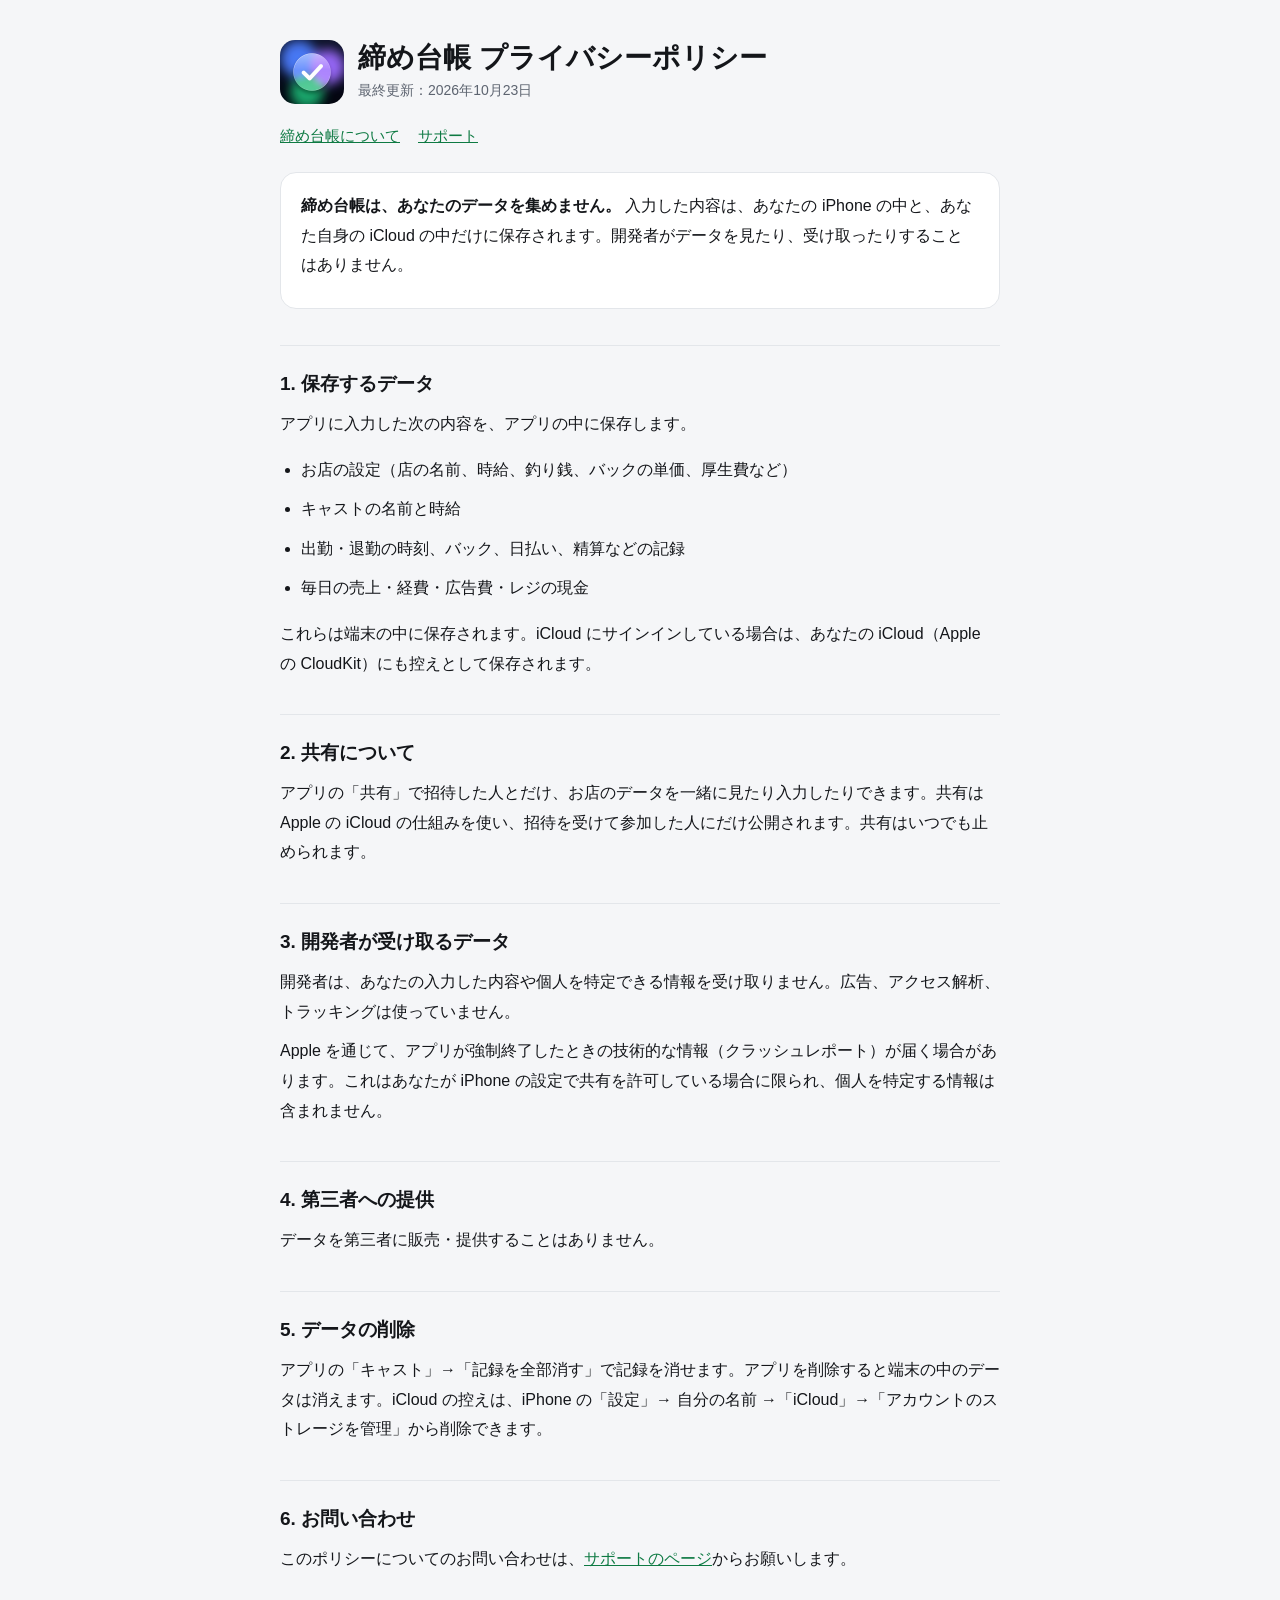
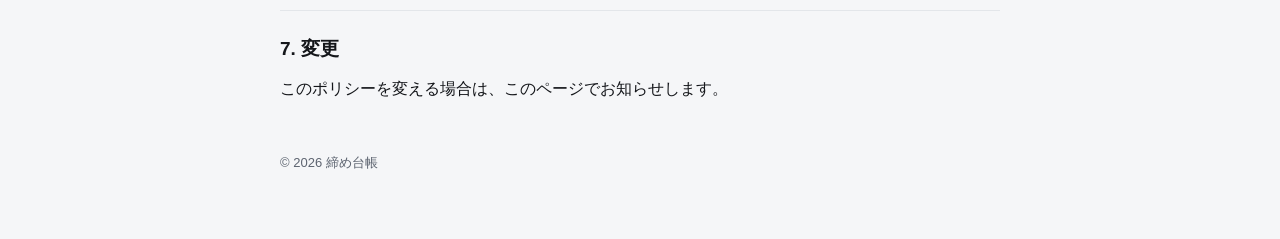
==== privacy.html @ 0127239b "締め台帳 iPhone アプリのサイト（プライバシーポリシー・サポート） Co-Authored-By: Claude Opus 5.5 <noreply@anthropic.com>" ====
<!doctype html>
<html lang="ja">
<head>
<meta charset="utf-8">
<meta name="viewport" content="width=device-width,initial-scale=1">
<title>締め台帳 プライバシーポリシー</title>
<link rel="stylesheet" href="style.css">
</head>
<body>
<main>
<header>
  <img src="icon.png" alt="">
  <div><h1>締め台帳 プライバシーポリシー</h1><p class="sub">最終更新：2026年10月23日</p></div>
</header>
<nav><a href="./">締め台帳について</a><a href="support.html">サポート</a></nav>

<div class="card">
  <p><b>締め台帳は、あなたのデータを集めません。</b>
  入力した内容は、あなたの iPhone の中と、あなた自身の iCloud の中だけに保存されます。開発者がデータを見たり、受け取ったりすることはありません。</p>
</div>

<h2>1. 保存するデータ</h2>
<p>アプリに入力した次の内容を、アプリの中に保存します。</p>
<ul>
  <li>お店の設定（店の名前、時給、釣り銭、バックの単価、厚生費など）</li>
  <li>キャストの名前と時給</li>
  <li>出勤・退勤の時刻、バック、日払い、精算などの記録</li>
  <li>毎日の売上・経費・広告費・レジの現金</li>
</ul>
<p>これらは端末の中に保存されます。iCloud にサインインしている場合は、あなたの iCloud（Apple の CloudKit）にも控えとして保存されます。</p>

<h2>2. 共有について</h2>
<p>アプリの「共有」で招待した人とだけ、お店のデータを一緒に見たり入力したりできます。共有は Apple の iCloud の仕組みを使い、招待を受けて参加した人にだけ公開されます。共有はいつでも止められます。</p>

<h2>3. 開発者が受け取るデータ</h2>
<p>開発者は、あなたの入力した内容や個人を特定できる情報を受け取りません。広告、アクセス解析、トラッキングは使っていません。</p>
<p>Apple を通じて、アプリが強制終了したときの技術的な情報（クラッシュレポート）が届く場合があります。これはあなたが iPhone の設定で共有を許可している場合に限られ、個人を特定する情報は含まれません。</p>

<h2>4. 第三者への提供</h2>
<p>データを第三者に販売・提供することはありません。</p>

<h2>5. データの削除</h2>
<p>アプリの「キャスト」→「記録を全部消す」で記録を消せます。アプリを削除すると端末の中のデータは消えます。iCloud の控えは、iPhone の「設定」→ 自分の名前 →「iCloud」→「アカウントのストレージを管理」から削除できます。</p>

<h2>6. お問い合わせ</h2>
<p>このポリシーについてのお問い合わせは、<a href="support.html">サポートのページ</a>からお願いします。</p>

<h2>7. 変更</h2>
<p>このポリシーを変える場合は、このページでお知らせします。</p>

<footer>© 2026 締め台帳</footer>
</main>
</body>
</html>
---- style.css ----
:root{--bg:#f5f6f8;--fg:#14161a;--sub:#5d6470;--card:#fff;--line:#e3e6ea;--accent:#0e7a43}
@media (prefers-color-scheme:dark){:root{--bg:#0f1115;--fg:#eceef2;--sub:#a3aab6;--card:#181b21;--line:#2a2e36;--accent:#4cd787}}
*{box-sizing:border-box}
body{margin:0;background:var(--bg);color:var(--fg);font:16px/1.85 -apple-system,BlinkMacSystemFont,"Hiragino Sans","Hiragino Kaku Gothic ProN","Noto Sans JP",sans-serif;padding:0 16px 64px}
main{max-width:720px;margin:0 auto}
header{display:flex;align-items:center;gap:14px;padding:40px 0 8px}
header img{width:64px;height:64px;border-radius:15px}
h1{font-size:28px;margin:0;line-height:1.3}
.sub{color:var(--sub);font-size:14px;margin:2px 0 0}
h2{font-size:19px;margin:36px 0 8px;padding-top:20px;border-top:1px solid var(--line)}
p,li{margin:0 0 10px}
ul{padding-left:1.3em}
.card{background:var(--card);border:1px solid var(--line);border-radius:16px;padding:18px 20px;margin:22px 0}
a{color:var(--accent)}
nav{display:flex;gap:18px;font-size:15px;margin-top:10px}
footer{color:var(--sub);font-size:13px;margin-top:48px}
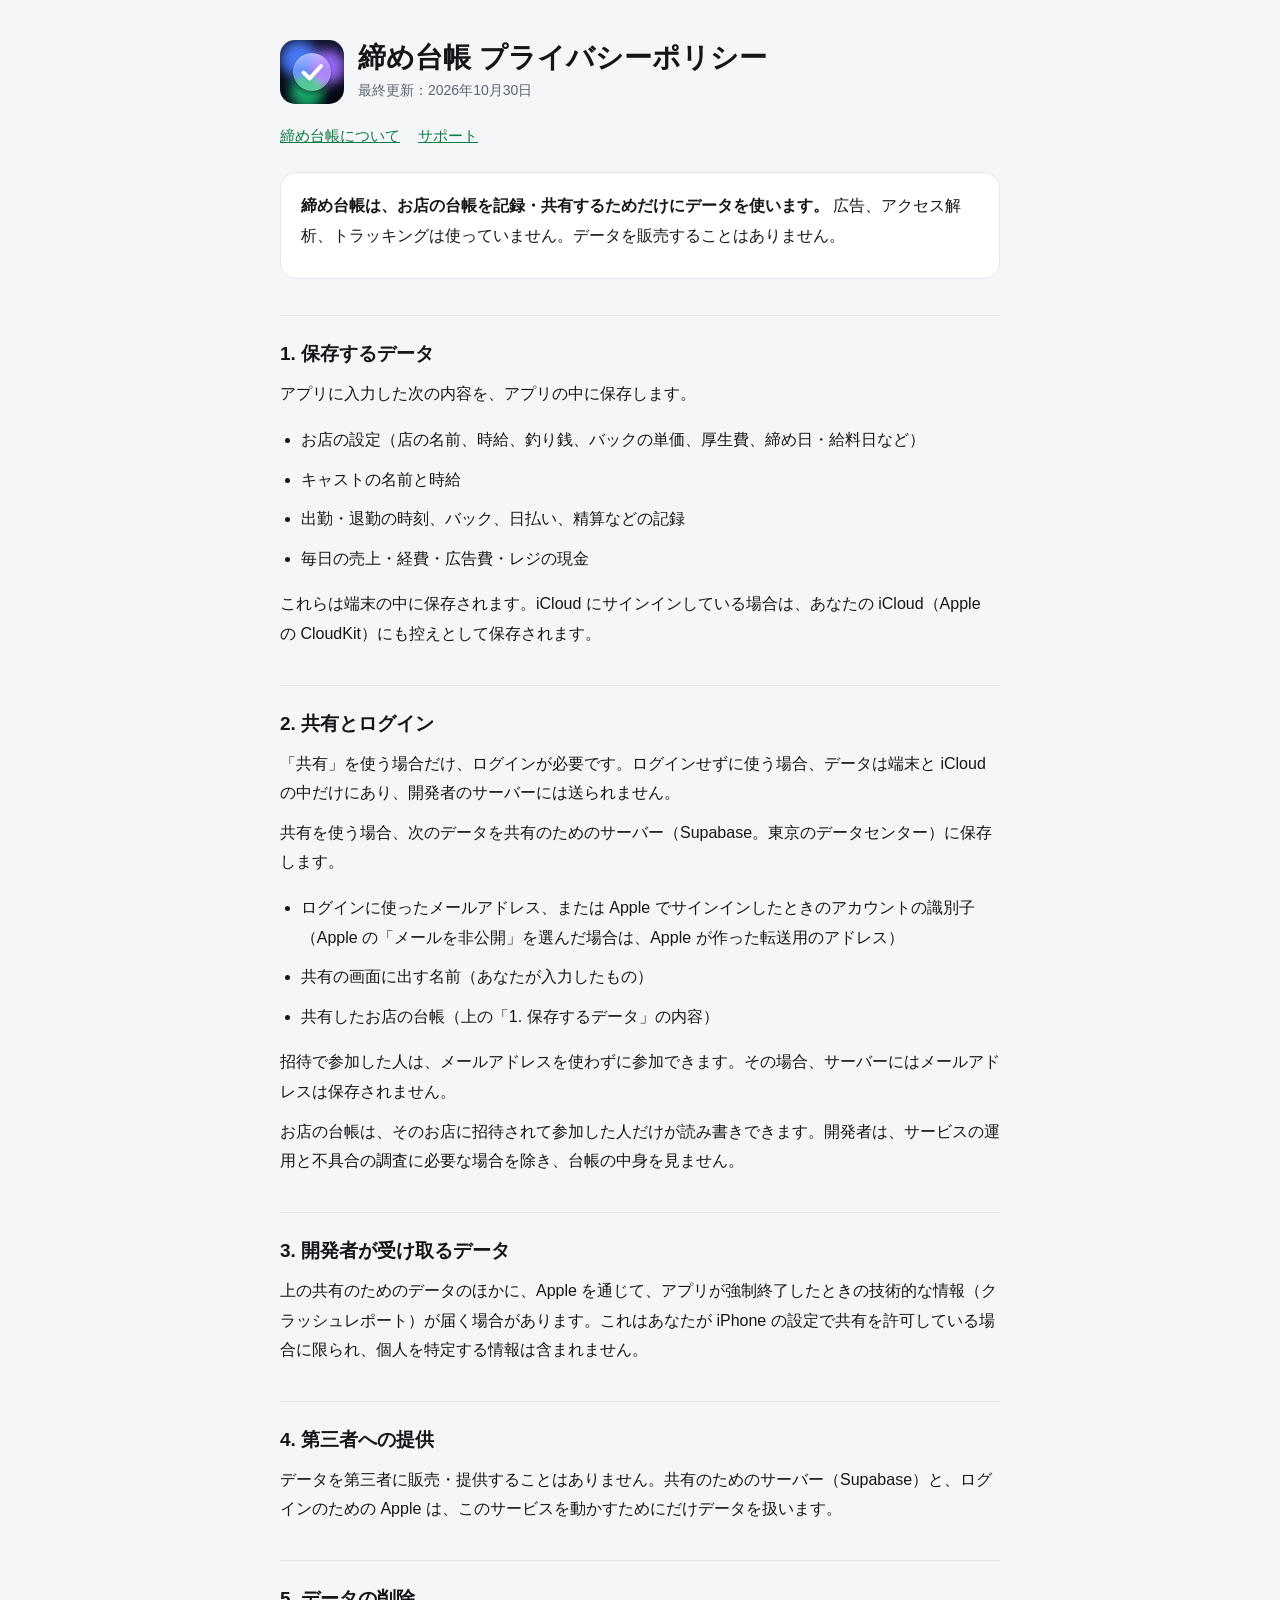
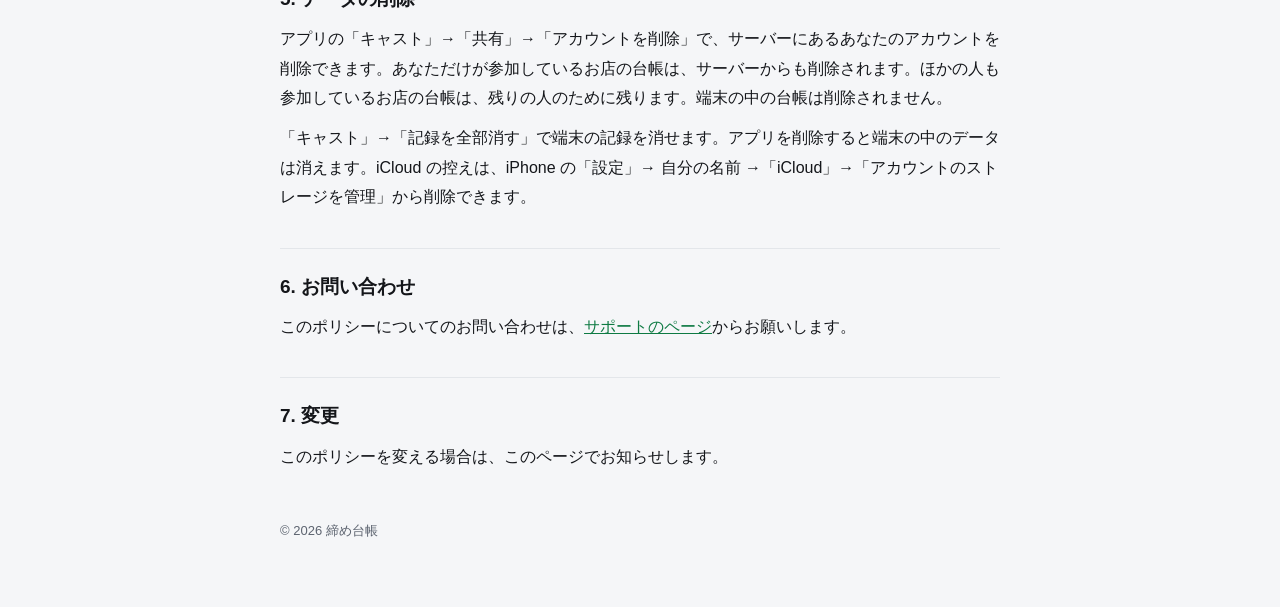
==== commit e21a19bd: "プライバシーポリシー：共有（ログイン・サーバー）とアカウントの削除を追記 Co-Authored-By: Claude Opus 5.5 <noreply@anthropic.com>" ====
--- a/privacy.html
+++ b/privacy.html
@@ -10,37 +10,45 @@
 <main>
 <header>
   <img src="icon.png" alt="">
-  <div><h1>締め台帳 プライバシーポリシー</h1><p class="sub">最終更新：2026年10月23日</p></div>
+  <div><h1>締め台帳 プライバシーポリシー</h1><p class="sub">最終更新：2026年10月30日</p></div>
 </header>
 <nav><a href="./">締め台帳について</a><a href="support.html">サポート</a></nav>
 
 <div class="card">
-  <p><b>締め台帳は、あなたのデータを集めません。</b>
-  入力した内容は、あなたの iPhone の中と、あなた自身の iCloud の中だけに保存されます。開発者がデータを見たり、受け取ったりすることはありません。</p>
+  <p><b>締め台帳は、お店の台帳を記録・共有するためだけにデータを使います。</b>
+  広告、アクセス解析、トラッキングは使っていません。データを販売することはありません。</p>
 </div>
 
 <h2>1. 保存するデータ</h2>
 <p>アプリに入力した次の内容を、アプリの中に保存します。</p>
 <ul>
-  <li>お店の設定（店の名前、時給、釣り銭、バックの単価、厚生費など）</li>
+  <li>お店の設定（店の名前、時給、釣り銭、バックの単価、厚生費、締め日・給料日など）</li>
   <li>キャストの名前と時給</li>
   <li>出勤・退勤の時刻、バック、日払い、精算などの記録</li>
   <li>毎日の売上・経費・広告費・レジの現金</li>
 </ul>
 <p>これらは端末の中に保存されます。iCloud にサインインしている場合は、あなたの iCloud（Apple の CloudKit）にも控えとして保存されます。</p>
 
-<h2>2. 共有について</h2>
-<p>アプリの「共有」で招待した人とだけ、お店のデータを一緒に見たり入力したりできます。共有は Apple の iCloud の仕組みを使い、招待を受けて参加した人にだけ公開されます。共有はいつでも止められます。</p>
+<h2>2. 共有とログイン</h2>
+<p>「共有」を使う場合だけ、ログインが必要です。ログインせずに使う場合、データは端末と iCloud の中だけにあり、開発者のサーバーには送られません。</p>
+<p>共有を使う場合、次のデータを共有のためのサーバー（Supabase。東京のデータセンター）に保存します。</p>
+<ul>
+  <li>ログインに使ったメールアドレス、または Apple でサインインしたときのアカウントの識別子（Apple の「メールを非公開」を選んだ場合は、Apple が作った転送用のアドレス）</li>
+  <li>共有の画面に出す名前（あなたが入力したもの）</li>
+  <li>共有したお店の台帳（上の「1. 保存するデータ」の内容）</li>
+</ul>
+<p>招待で参加した人は、メールアドレスを使わずに参加できます。その場合、サーバーにはメールアドレスは保存されません。</p>
+<p>お店の台帳は、そのお店に招待されて参加した人だけが読み書きできます。開発者は、サービスの運用と不具合の調査に必要な場合を除き、台帳の中身を見ません。</p>
 
 <h2>3. 開発者が受け取るデータ</h2>
-<p>開発者は、あなたの入力した内容や個人を特定できる情報を受け取りません。広告、アクセス解析、トラッキングは使っていません。</p>
-<p>Apple を通じて、アプリが強制終了したときの技術的な情報（クラッシュレポート）が届く場合があります。これはあなたが iPhone の設定で共有を許可している場合に限られ、個人を特定する情報は含まれません。</p>
+<p>上の共有のためのデータのほかに、Apple を通じて、アプリが強制終了したときの技術的な情報（クラッシュレポート）が届く場合があります。これはあなたが iPhone の設定で共有を許可している場合に限られ、個人を特定する情報は含まれません。</p>
 
 <h2>4. 第三者への提供</h2>
-<p>データを第三者に販売・提供することはありません。</p>
+<p>データを第三者に販売・提供することはありません。共有のためのサーバー（Supabase）と、ログインのための Apple は、このサービスを動かすためにだけデータを扱います。</p>
 
 <h2>5. データの削除</h2>
-<p>アプリの「キャスト」→「記録を全部消す」で記録を消せます。アプリを削除すると端末の中のデータは消えます。iCloud の控えは、iPhone の「設定」→ 自分の名前 →「iCloud」→「アカウントのストレージを管理」から削除できます。</p>
+<p>アプリの「キャスト」→「共有」→「アカウントを削除」で、サーバーにあるあなたのアカウントを削除できます。あなただけが参加しているお店の台帳は、サーバーからも削除されます。ほかの人も参加しているお店の台帳は、残りの人のために残ります。端末の中の台帳は削除されません。</p>
+<p>「キャスト」→「記録を全部消す」で端末の記録を消せます。アプリを削除すると端末の中のデータは消えます。iCloud の控えは、iPhone の「設定」→ 自分の名前 →「iCloud」→「アカウントのストレージを管理」から削除できます。</p>
 
 <h2>6. お問い合わせ</h2>
 <p>このポリシーについてのお問い合わせは、<a href="support.html">サポートのページ</a>からお願いします。</p>
